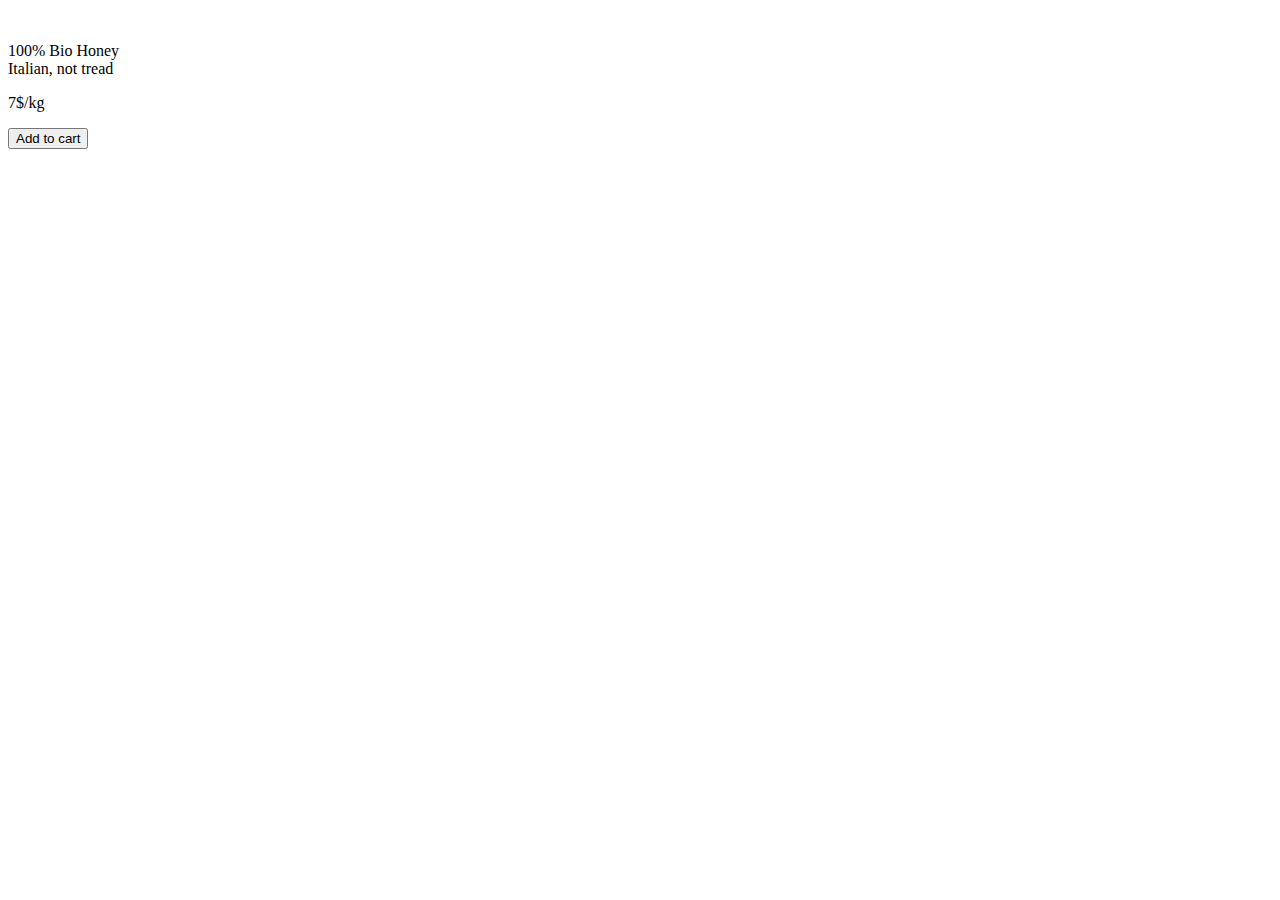
==== Html/card.html @ dd1a6056 "sistemazione cartelle" ====
<!DOCTYPE html>
<html lang="en">
<head>
    <meta charset="UTF-8">
    <meta name="viewport" content="width=device-width, initial-scale=1.0">
    <link rel="stylesheet" href="./card.css">
    <title>Esercizi</title>
</head>
<body>
<div id="card">
    <img src="./Assets/imgs/honey.jpg" alt="">
    <div id="containerText">
        <p id="text"> <span>100% Bio Honey</span> <br>Italian, not tread</p>
        <p id="dollar">7$/kg</p>
    </div>
    <button>Add to cart</button>
</div>
</body>
</html>
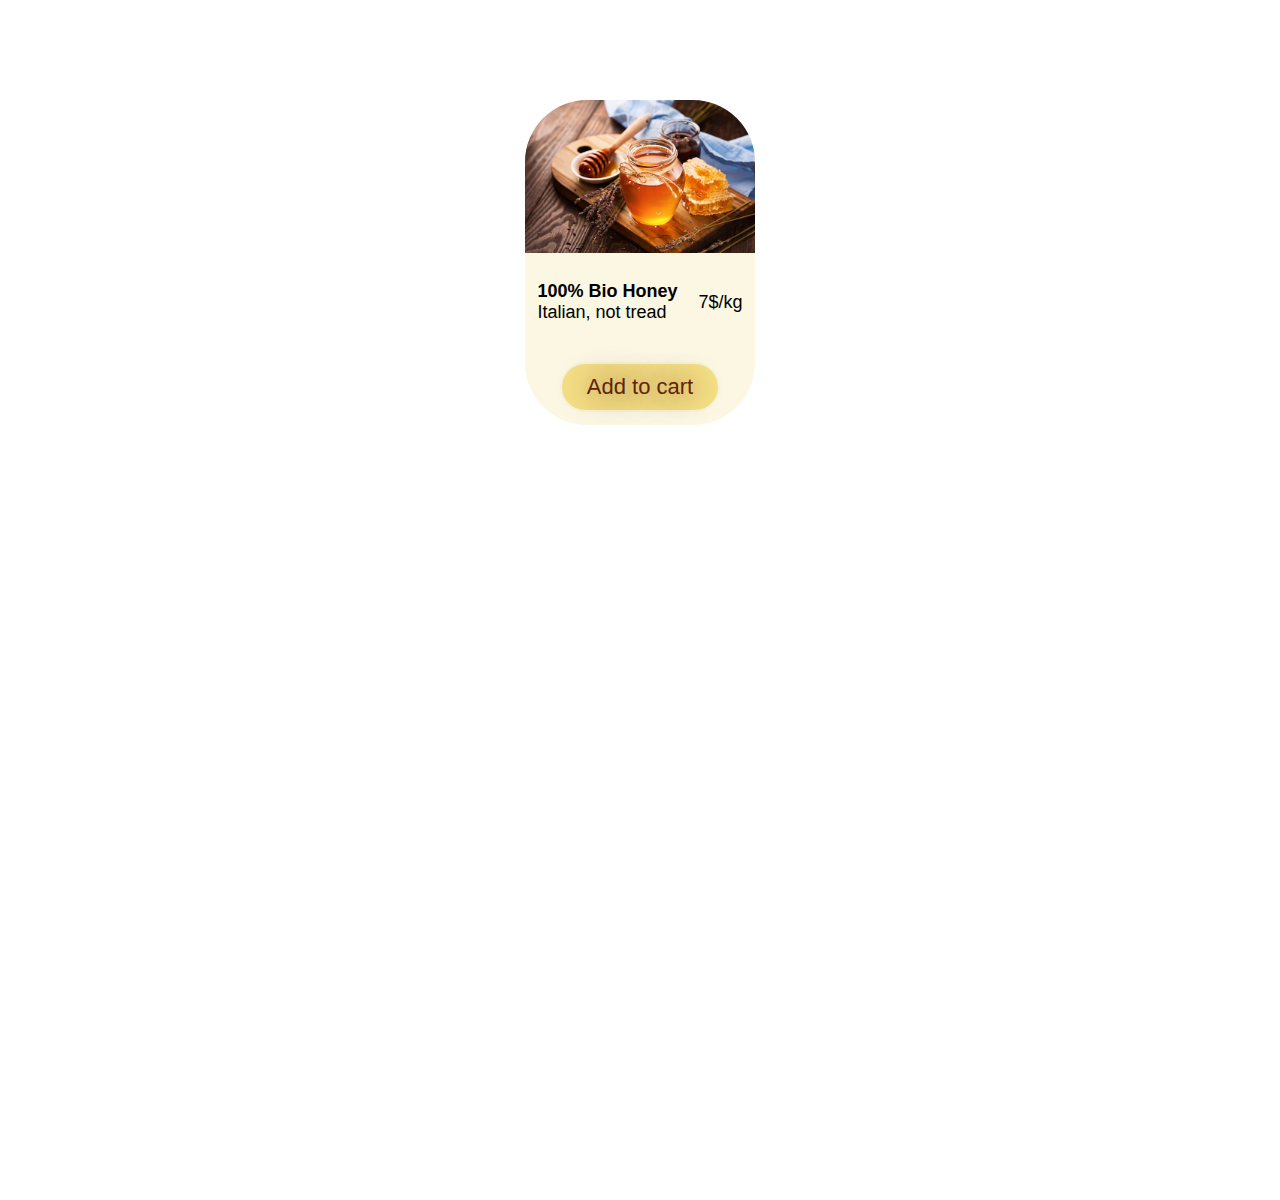
==== commit f79f9fa0: "d" ====
--- a/Html/card.html
+++ b/Html/card.html
@@ -3,12 +3,12 @@
 <head>
     <meta charset="UTF-8">
     <meta name="viewport" content="width=device-width, initial-scale=1.0">
-    <link rel="stylesheet" href="./card.css">
+    <link rel="stylesheet" href="../Html/Css/card.css">
     <title>Esercizi</title>
 </head>
 <body>
 <div id="card">
-    <img src="./Assets/imgs/honey.jpg" alt="">
+    <img src="../Assets/imgs/honey.jpg" alt="">
     <div id="containerText">
         <p id="text"> <span>100% Bio Honey</span> <br>Italian, not tread</p>
         <p id="dollar">7$/kg</p>
--- a/Html/Css/card.css
+++ b/Html/Css/card.css
@@ -0,0 +1,60 @@
+*,
+*::before,
+*::after {
+  box-sizing: border-box;
+}
+
+body{
+  height: 1000px;
+    margin: 100px;
+    font-family: Arial, Helvetica, sans-serif;
+}
+img{
+  width: 100%;
+}
+#card{ 
+  margin: auto;
+  /* border: 1px solid black ; */
+  border-radius: 62px;
+  width: 230px;
+  height: 325px; 
+  display: flex;
+  align-items: center;
+  display: flex;
+  flex-direction: column;
+  overflow: hidden;
+  background-color: #fbf7e3;
+}
+
+#containerText{
+  padding-top: 10px;
+  font-size: large;
+  display: flex;
+  align-items: center;
+  justify-content: space-around ;
+  gap: 21px;
+}
+span{
+  font-weight: bold;
+}
+
+button{
+  margin-top: 21px;
+padding-top: 3px;
+-webkit-border-radius: 28;
+  -moz-border-radius: 28;
+  border-radius: 28px;
+  text-shadow: 0px 0px 30px #612406;
+  font-family: Arial;
+  color: #612406;
+  font-size: 22px;
+  background: #f3df85;
+  padding: 10px 25px 10px 25px;
+  border: solid #f7f2dc 2px;
+  text-decoration: none;
+}
+
+#dollar{
+  display: block;
+  inset-block: ;
+}
